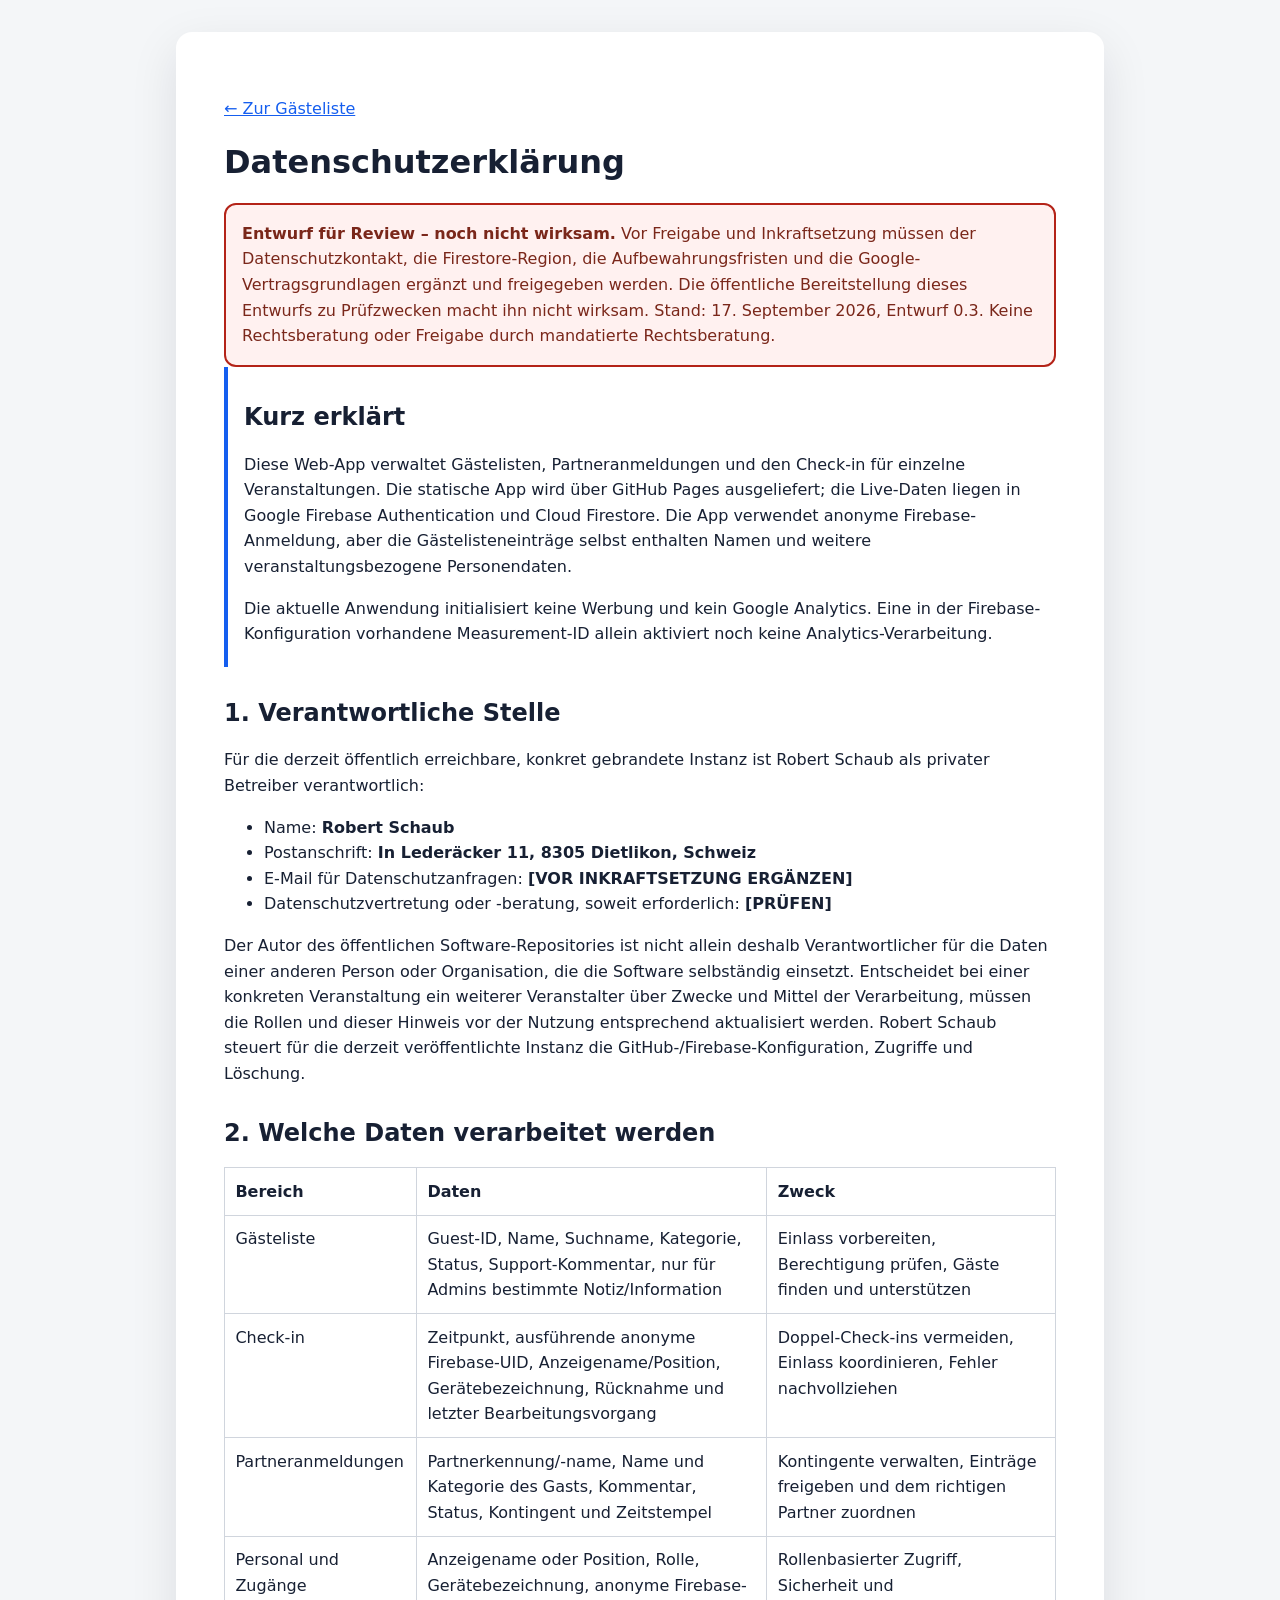
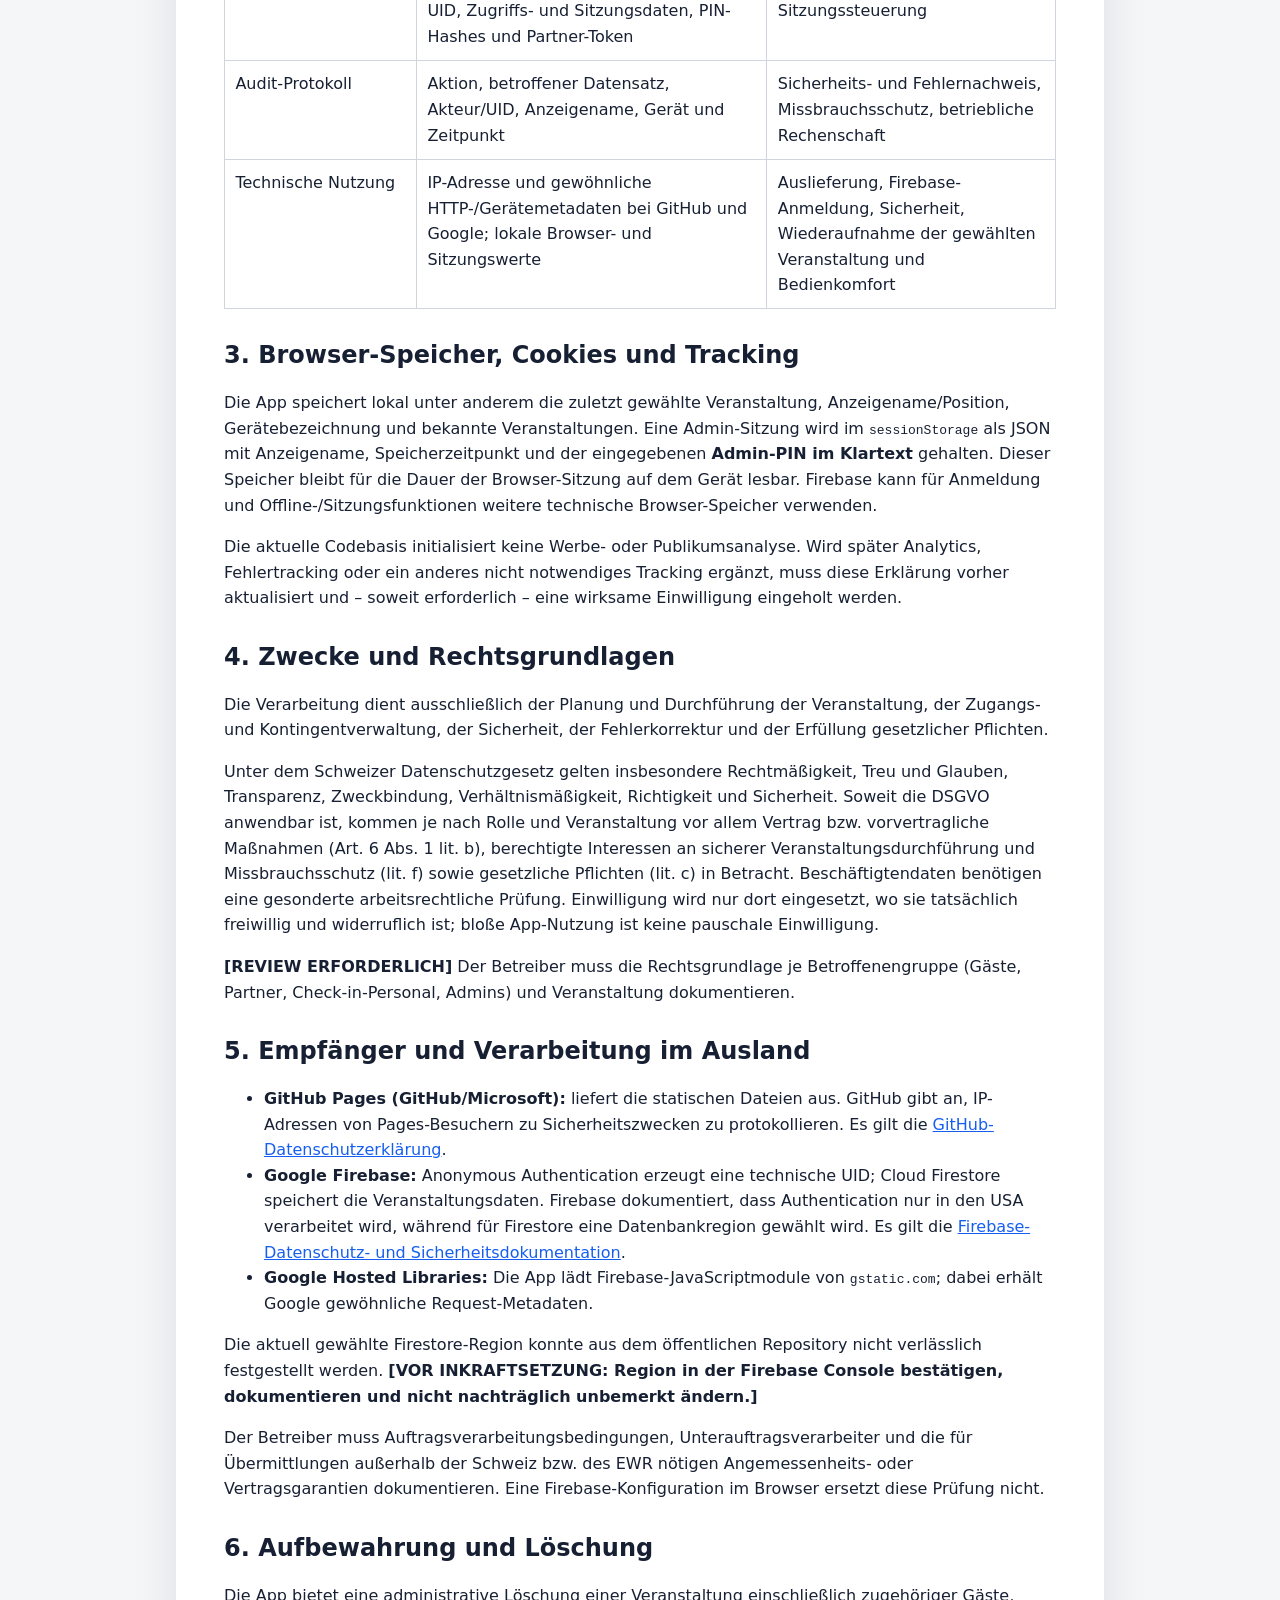
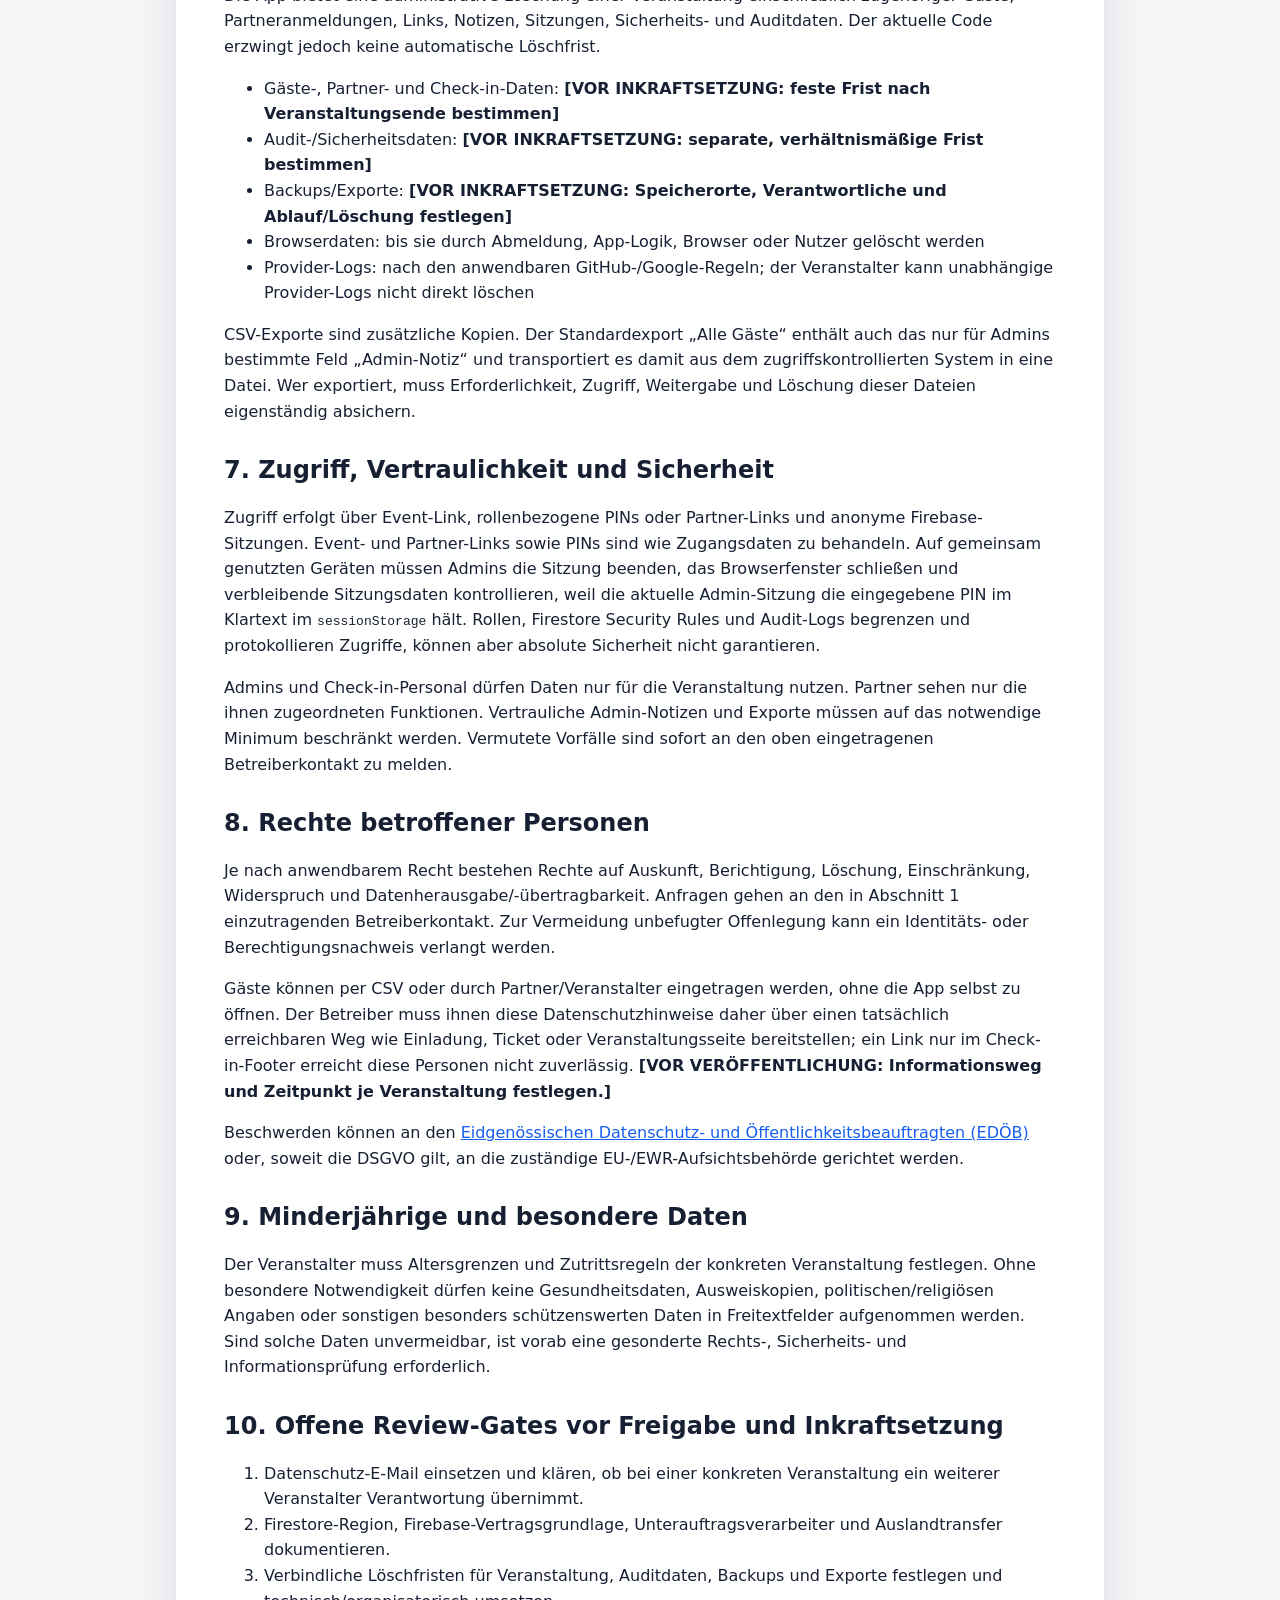
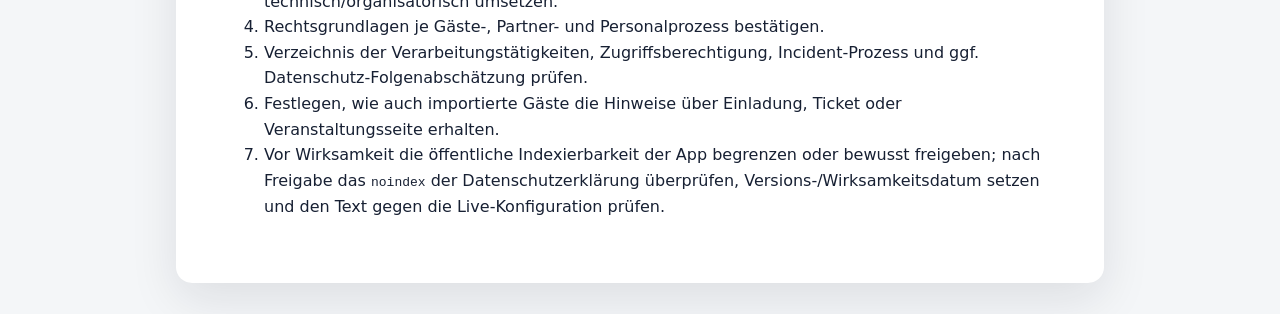
==== privacy.html @ 5f0183b4 "docs(privacy): add operator privacy notice" ====
<!doctype html>
<html lang="de">
<head>
  <meta charset="utf-8" />
  <meta name="viewport" content="width=device-width, initial-scale=1" />
  <meta name="robots" content="noindex,nofollow" />
  <title>Datenschutzerklärung – Gästeliste Check-in</title>
  <style>
    :root { color-scheme: light dark; font-family: system-ui, -apple-system, BlinkMacSystemFont, "Segoe UI", sans-serif; }
    body { margin: 0; background: #f4f6f8; color: #172033; line-height: 1.6; }
    main { width: min(52rem, calc(100% - 2rem)); margin: 2rem auto; background: #fff; padding: clamp(1.25rem, 4vw, 3rem); border-radius: 1rem; box-shadow: 0 1rem 3rem rgba(15, 23, 42, .1); }
    h1, h2 { line-height: 1.2; }
    h2 { margin-top: 2rem; }
    a { color: #155eef; }
    .draft { border: 2px solid #b42318; background: #fff1f0; color: #7a271a; padding: 1rem; border-radius: .75rem; }
    .summary { border-left: .3rem solid #155eef; padding: .25rem 0 .25rem 1rem; }
    table { border-collapse: collapse; width: 100%; }
    th, td { border: 1px solid #d0d5dd; padding: .65rem; text-align: left; vertical-align: top; }
    code { overflow-wrap: anywhere; }
    @media (prefers-color-scheme: dark) {
      body { background: #101828; color: #e4e7ec; }
      main { background: #1d2939; box-shadow: none; }
      .draft { background: #55160c; color: #fee4e2; border-color: #f97066; }
      a { color: #84adff; }
      th, td { border-color: #475467; }
    }
  </style>
</head>
<body>
  <main>
    <p><a href="./">← Zur Gästeliste</a></p>
    <h1>Datenschutzerklärung</h1>

    <div class="draft">
      <strong>Entwurf für Review – noch nicht wirksam.</strong> Vor Freigabe und Inkraftsetzung müssen der Datenschutzkontakt, die Firestore-Region, die Aufbewahrungsfristen und die Google-Vertragsgrundlagen ergänzt und freigegeben werden. Die öffentliche Bereitstellung dieses Entwurfs zu Prüfzwecken macht ihn nicht wirksam. Stand: 17. September 2026, Entwurf 0.3. Keine Rechtsberatung oder Freigabe durch mandatierte Rechtsberatung.
    </div>

    <section class="summary">
      <h2>Kurz erklärt</h2>
      <p>Diese Web-App verwaltet Gästelisten, Partneranmeldungen und den Check-in für einzelne Veranstaltungen. Die statische App wird über GitHub Pages ausgeliefert; die Live-Daten liegen in Google Firebase Authentication und Cloud Firestore. Die App verwendet anonyme Firebase-Anmeldung, aber die Gästelisteneinträge selbst enthalten Namen und weitere veranstaltungsbezogene Personendaten.</p>
      <p>Die aktuelle Anwendung initialisiert keine Werbung und kein Google Analytics. Eine in der Firebase-Konfiguration vorhandene Measurement-ID allein aktiviert noch keine Analytics-Verarbeitung.</p>
    </section>

    <h2>1. Verantwortliche Stelle</h2>
    <p>Für die derzeit öffentlich erreichbare, konkret gebrandete Instanz ist Robert Schaub als privater Betreiber verantwortlich:</p>
    <ul>
      <li>Name: <strong>Robert Schaub</strong></li>
      <li>Postanschrift: <strong>In Lederäcker 11, 8305 Dietlikon, Schweiz</strong></li>
      <li>E-Mail für Datenschutzanfragen: <strong>[VOR INKRAFTSETZUNG ERGÄNZEN]</strong></li>
      <li>Datenschutzvertretung oder -beratung, soweit erforderlich: <strong>[PRÜFEN]</strong></li>
    </ul>
    <p>Der Autor des öffentlichen Software-Repositories ist nicht allein deshalb Verantwortlicher für die Daten einer anderen Person oder Organisation, die die Software selbständig einsetzt. Entscheidet bei einer konkreten Veranstaltung ein weiterer Veranstalter über Zwecke und Mittel der Verarbeitung, müssen die Rollen und dieser Hinweis vor der Nutzung entsprechend aktualisiert werden. Robert Schaub steuert für die derzeit veröffentlichte Instanz die GitHub-/Firebase-Konfiguration, Zugriffe und Löschung.</p>

    <h2>2. Welche Daten verarbeitet werden</h2>
    <table>
      <thead><tr><th>Bereich</th><th>Daten</th><th>Zweck</th></tr></thead>
      <tbody>
        <tr><td>Gästeliste</td><td>Guest-ID, Name, Suchname, Kategorie, Status, Support-Kommentar, nur für Admins bestimmte Notiz/Information</td><td>Einlass vorbereiten, Berechtigung prüfen, Gäste finden und unterstützen</td></tr>
        <tr><td>Check-in</td><td>Zeitpunkt, ausführende anonyme Firebase-UID, Anzeigename/Position, Gerätebezeichnung, Rücknahme und letzter Bearbeitungsvorgang</td><td>Doppel-Check-ins vermeiden, Einlass koordinieren, Fehler nachvollziehen</td></tr>
        <tr><td>Partneranmeldungen</td><td>Partnerkennung/-name, Name und Kategorie des Gasts, Kommentar, Status, Kontingent und Zeitstempel</td><td>Kontingente verwalten, Einträge freigeben und dem richtigen Partner zuordnen</td></tr>
        <tr><td>Personal und Zugänge</td><td>Anzeigename oder Position, Rolle, Gerätebezeichnung, anonyme Firebase-UID, Zugriffs- und Sitzungsdaten, PIN-Hashes und Partner-Token</td><td>Rollenbasierter Zugriff, Sicherheit und Sitzungssteuerung</td></tr>
        <tr><td>Audit-Protokoll</td><td>Aktion, betroffener Datensatz, Akteur/UID, Anzeigename, Gerät und Zeitpunkt</td><td>Sicherheits- und Fehlernachweis, Missbrauchsschutz, betriebliche Rechenschaft</td></tr>
        <tr><td>Technische Nutzung</td><td>IP-Adresse und gewöhnliche HTTP-/Gerätemetadaten bei GitHub und Google; lokale Browser- und Sitzungswerte</td><td>Auslieferung, Firebase-Anmeldung, Sicherheit, Wiederaufnahme der gewählten Veranstaltung und Bedienkomfort</td></tr>
      </tbody>
    </table>

    <h2>3. Browser-Speicher, Cookies und Tracking</h2>
    <p>Die App speichert lokal unter anderem die zuletzt gewählte Veranstaltung, Anzeigename/Position, Gerätebezeichnung und bekannte Veranstaltungen. Eine Admin-Sitzung wird im <code>sessionStorage</code> als JSON mit Anzeigename, Speicherzeitpunkt und der eingegebenen <strong>Admin-PIN im Klartext</strong> gehalten. Dieser Speicher bleibt für die Dauer der Browser-Sitzung auf dem Gerät lesbar. Firebase kann für Anmeldung und Offline-/Sitzungsfunktionen weitere technische Browser-Speicher verwenden.</p>
    <p>Die aktuelle Codebasis initialisiert keine Werbe- oder Publikumsanalyse. Wird später Analytics, Fehlertracking oder ein anderes nicht notwendiges Tracking ergänzt, muss diese Erklärung vorher aktualisiert und – soweit erforderlich – eine wirksame Einwilligung eingeholt werden.</p>

    <h2>4. Zwecke und Rechtsgrundlagen</h2>
    <p>Die Verarbeitung dient ausschließlich der Planung und Durchführung der Veranstaltung, der Zugangs- und Kontingentverwaltung, der Sicherheit, der Fehlerkorrektur und der Erfüllung gesetzlicher Pflichten.</p>
    <p>Unter dem Schweizer Datenschutzgesetz gelten insbesondere Rechtmäßigkeit, Treu und Glauben, Transparenz, Zweckbindung, Verhältnismäßigkeit, Richtigkeit und Sicherheit. Soweit die DSGVO anwendbar ist, kommen je nach Rolle und Veranstaltung vor allem Vertrag bzw. vorvertragliche Maßnahmen (Art. 6 Abs. 1 lit. b), berechtigte Interessen an sicherer Veranstaltungsdurchführung und Missbrauchsschutz (lit. f) sowie gesetzliche Pflichten (lit. c) in Betracht. Beschäftigtendaten benötigen eine gesonderte arbeitsrechtliche Prüfung. Einwilligung wird nur dort eingesetzt, wo sie tatsächlich freiwillig und widerruflich ist; bloße App-Nutzung ist keine pauschale Einwilligung.</p>
    <p><strong>[REVIEW ERFORDERLICH]</strong> Der Betreiber muss die Rechtsgrundlage je Betroffenengruppe (Gäste, Partner, Check-in-Personal, Admins) und Veranstaltung dokumentieren.</p>

    <h2>5. Empfänger und Verarbeitung im Ausland</h2>
    <ul>
      <li><strong>GitHub Pages (GitHub/Microsoft):</strong> liefert die statischen Dateien aus. GitHub gibt an, IP-Adressen von Pages-Besuchern zu Sicherheitszwecken zu protokollieren. Es gilt die <a href="https://docs.github.com/en/site-policy/privacy-policies/github-general-privacy-statement">GitHub-Datenschutzerklärung</a>.</li>
      <li><strong>Google Firebase:</strong> Anonymous Authentication erzeugt eine technische UID; Cloud Firestore speichert die Veranstaltungsdaten. Firebase dokumentiert, dass Authentication nur in den USA verarbeitet wird, während für Firestore eine Datenbankregion gewählt wird. Es gilt die <a href="https://firebase.google.com/support/privacy">Firebase-Datenschutz- und Sicherheitsdokumentation</a>.</li>
      <li><strong>Google Hosted Libraries:</strong> Die App lädt Firebase-JavaScriptmodule von <code>gstatic.com</code>; dabei erhält Google gewöhnliche Request-Metadaten.</li>
    </ul>
    <p>Die aktuell gewählte Firestore-Region konnte aus dem öffentlichen Repository nicht verlässlich festgestellt werden. <strong>[VOR INKRAFTSETZUNG: Region in der Firebase Console bestätigen, dokumentieren und nicht nachträglich unbemerkt ändern.]</strong></p>
    <p>Der Betreiber muss Auftragsverarbeitungsbedingungen, Unterauftragsverarbeiter und die für Übermittlungen außerhalb der Schweiz bzw. des EWR nötigen Angemessenheits- oder Vertragsgarantien dokumentieren. Eine Firebase-Konfiguration im Browser ersetzt diese Prüfung nicht.</p>

    <h2>6. Aufbewahrung und Löschung</h2>
    <p>Die App bietet eine administrative Löschung einer Veranstaltung einschließlich zugehöriger Gäste, Partneranmeldungen, Links, Notizen, Sitzungen, Sicherheits- und Auditdaten. Der aktuelle Code erzwingt jedoch keine automatische Löschfrist.</p>
    <ul>
      <li>Gäste-, Partner- und Check-in-Daten: <strong>[VOR INKRAFTSETZUNG: feste Frist nach Veranstaltungsende bestimmen]</strong></li>
      <li>Audit-/Sicherheitsdaten: <strong>[VOR INKRAFTSETZUNG: separate, verhältnismäßige Frist bestimmen]</strong></li>
      <li>Backups/Exporte: <strong>[VOR INKRAFTSETZUNG: Speicherorte, Verantwortliche und Ablauf/Löschung festlegen]</strong></li>
      <li>Browserdaten: bis sie durch Abmeldung, App-Logik, Browser oder Nutzer gelöscht werden</li>
      <li>Provider-Logs: nach den anwendbaren GitHub-/Google-Regeln; der Veranstalter kann unabhängige Provider-Logs nicht direkt löschen</li>
    </ul>
    <p>CSV-Exporte sind zusätzliche Kopien. Der Standardexport „Alle Gäste“ enthält auch das nur für Admins bestimmte Feld „Admin-Notiz“ und transportiert es damit aus dem zugriffskontrollierten System in eine Datei. Wer exportiert, muss Erforderlichkeit, Zugriff, Weitergabe und Löschung dieser Dateien eigenständig absichern.</p>

    <h2>7. Zugriff, Vertraulichkeit und Sicherheit</h2>
    <p>Zugriff erfolgt über Event-Link, rollenbezogene PINs oder Partner-Links und anonyme Firebase-Sitzungen. Event- und Partner-Links sowie PINs sind wie Zugangsdaten zu behandeln. Auf gemeinsam genutzten Geräten müssen Admins die Sitzung beenden, das Browserfenster schließen und verbleibende Sitzungsdaten kontrollieren, weil die aktuelle Admin-Sitzung die eingegebene PIN im Klartext im <code>sessionStorage</code> hält. Rollen, Firestore Security Rules und Audit-Logs begrenzen und protokollieren Zugriffe, können aber absolute Sicherheit nicht garantieren.</p>
    <p>Admins und Check-in-Personal dürfen Daten nur für die Veranstaltung nutzen. Partner sehen nur die ihnen zugeordneten Funktionen. Vertrauliche Admin-Notizen und Exporte müssen auf das notwendige Minimum beschränkt werden. Vermutete Vorfälle sind sofort an den oben eingetragenen Betreiberkontakt zu melden.</p>

    <h2>8. Rechte betroffener Personen</h2>
    <p>Je nach anwendbarem Recht bestehen Rechte auf Auskunft, Berichtigung, Löschung, Einschränkung, Widerspruch und Datenherausgabe/-übertragbarkeit. Anfragen gehen an den in Abschnitt 1 einzutragenden Betreiberkontakt. Zur Vermeidung unbefugter Offenlegung kann ein Identitäts- oder Berechtigungsnachweis verlangt werden.</p>
    <p>Gäste können per CSV oder durch Partner/Veranstalter eingetragen werden, ohne die App selbst zu öffnen. Der Betreiber muss ihnen diese Datenschutzhinweise daher über einen tatsächlich erreichbaren Weg wie Einladung, Ticket oder Veranstaltungsseite bereitstellen; ein Link nur im Check-in-Footer erreicht diese Personen nicht zuverlässig. <strong>[VOR VERÖFFENTLICHUNG: Informationsweg und Zeitpunkt je Veranstaltung festlegen.]</strong></p>
    <p>Beschwerden können an den <a href="https://www.edoeb.admin.ch/de">Eidgenössischen Datenschutz- und Öffentlichkeitsbeauftragten (EDÖB)</a> oder, soweit die DSGVO gilt, an die zuständige EU-/EWR-Aufsichtsbehörde gerichtet werden.</p>

    <h2>9. Minderjährige und besondere Daten</h2>
    <p>Der Veranstalter muss Altersgrenzen und Zutrittsregeln der konkreten Veranstaltung festlegen. Ohne besondere Notwendigkeit dürfen keine Gesundheitsdaten, Ausweiskopien, politischen/religiösen Angaben oder sonstigen besonders schützenswerten Daten in Freitextfelder aufgenommen werden. Sind solche Daten unvermeidbar, ist vorab eine gesonderte Rechts-, Sicherheits- und Informationsprüfung erforderlich.</p>

    <h2>10. Offene Review-Gates vor Freigabe und Inkraftsetzung</h2>
    <ol>
      <li>Datenschutz-E-Mail einsetzen und klären, ob bei einer konkreten Veranstaltung ein weiterer Veranstalter Verantwortung übernimmt.</li>
      <li>Firestore-Region, Firebase-Vertragsgrundlage, Unterauftragsverarbeiter und Auslandtransfer dokumentieren.</li>
      <li>Verbindliche Löschfristen für Veranstaltung, Auditdaten, Backups und Exporte festlegen und technisch/organisatorisch umsetzen.</li>
      <li>Rechtsgrundlagen je Gäste-, Partner- und Personalprozess bestätigen.</li>
      <li>Verzeichnis der Verarbeitungstätigkeiten, Zugriffsberechtigung, Incident-Prozess und ggf. Datenschutz-Folgenabschätzung prüfen.</li>
      <li>Festlegen, wie auch importierte Gäste die Hinweise über Einladung, Ticket oder Veranstaltungsseite erhalten.</li>
      <li>Vor Wirksamkeit die öffentliche Indexierbarkeit der App begrenzen oder bewusst freigeben; nach Freigabe das <code>noindex</code> der Datenschutzerklärung überprüfen, Versions-/Wirksamkeitsdatum setzen und den Text gegen die Live-Konfiguration prüfen.</li>
    </ol>
  </main>
</body>
</html>
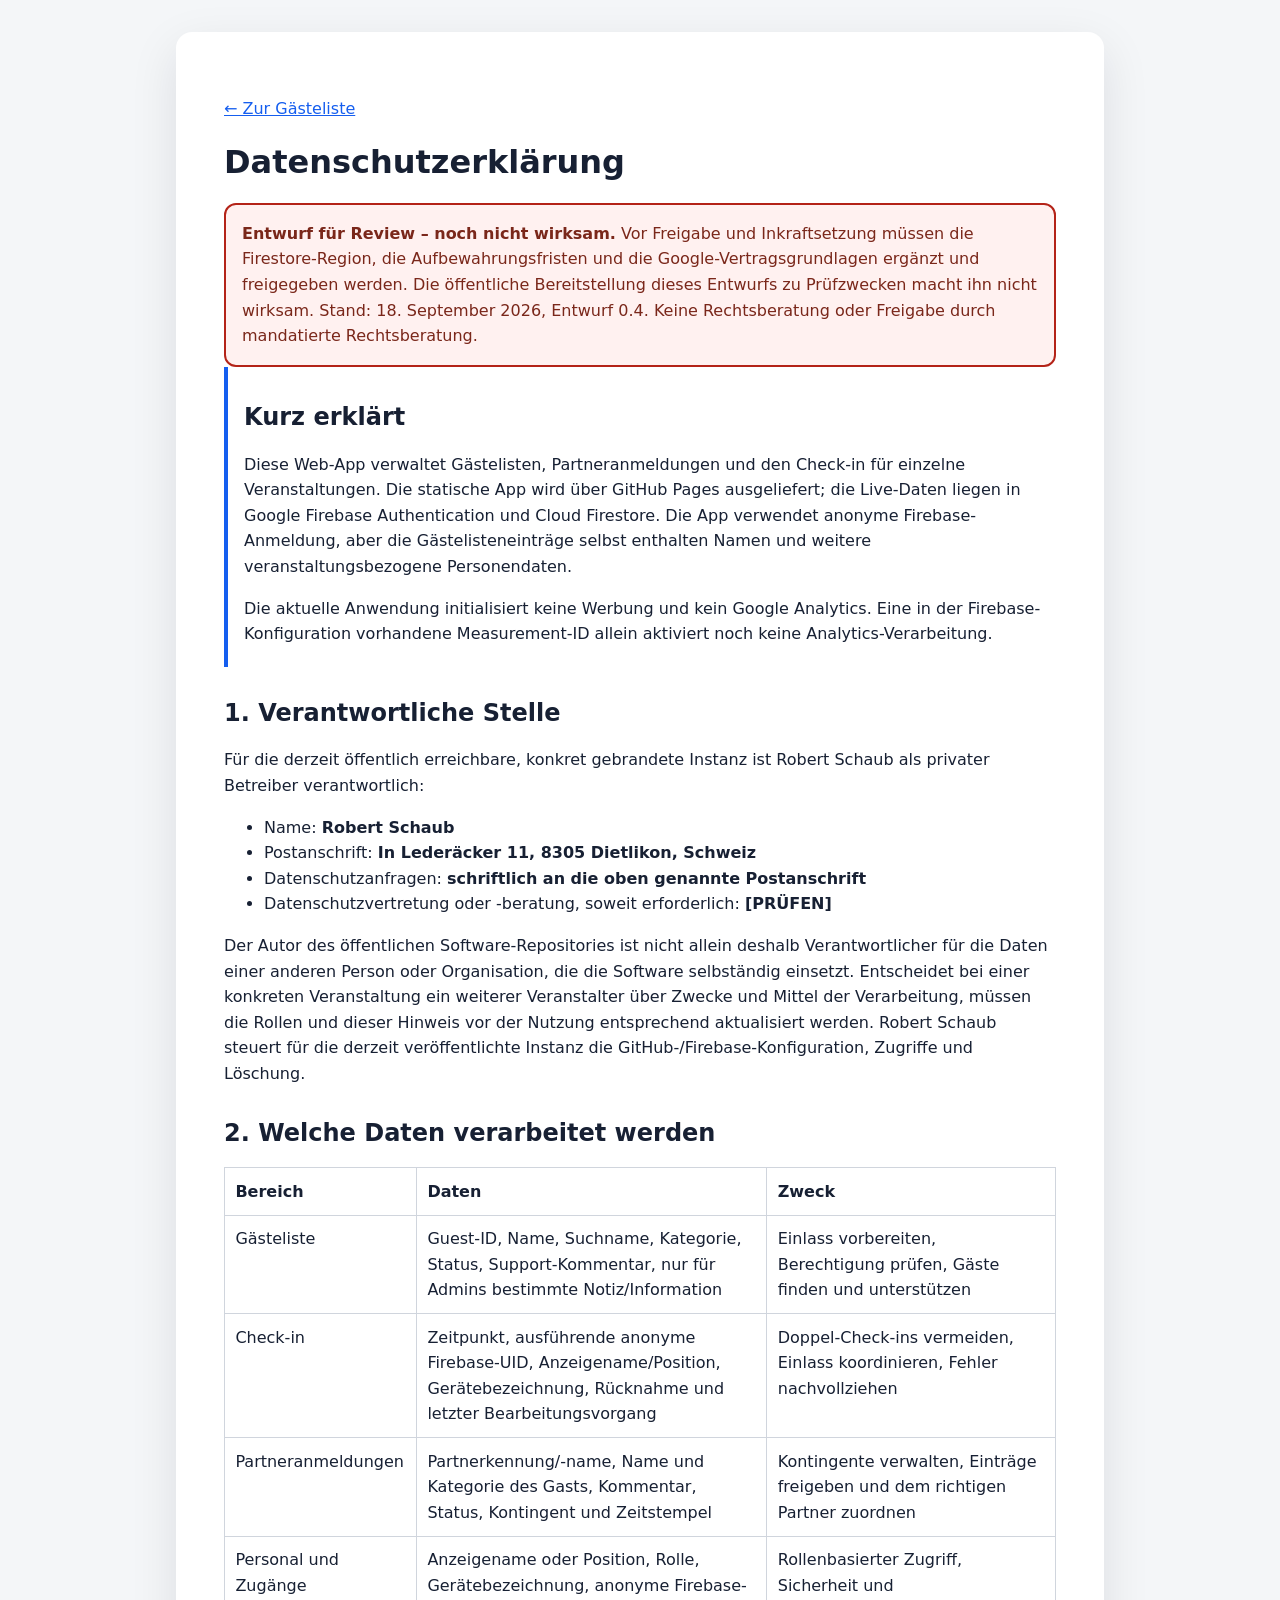
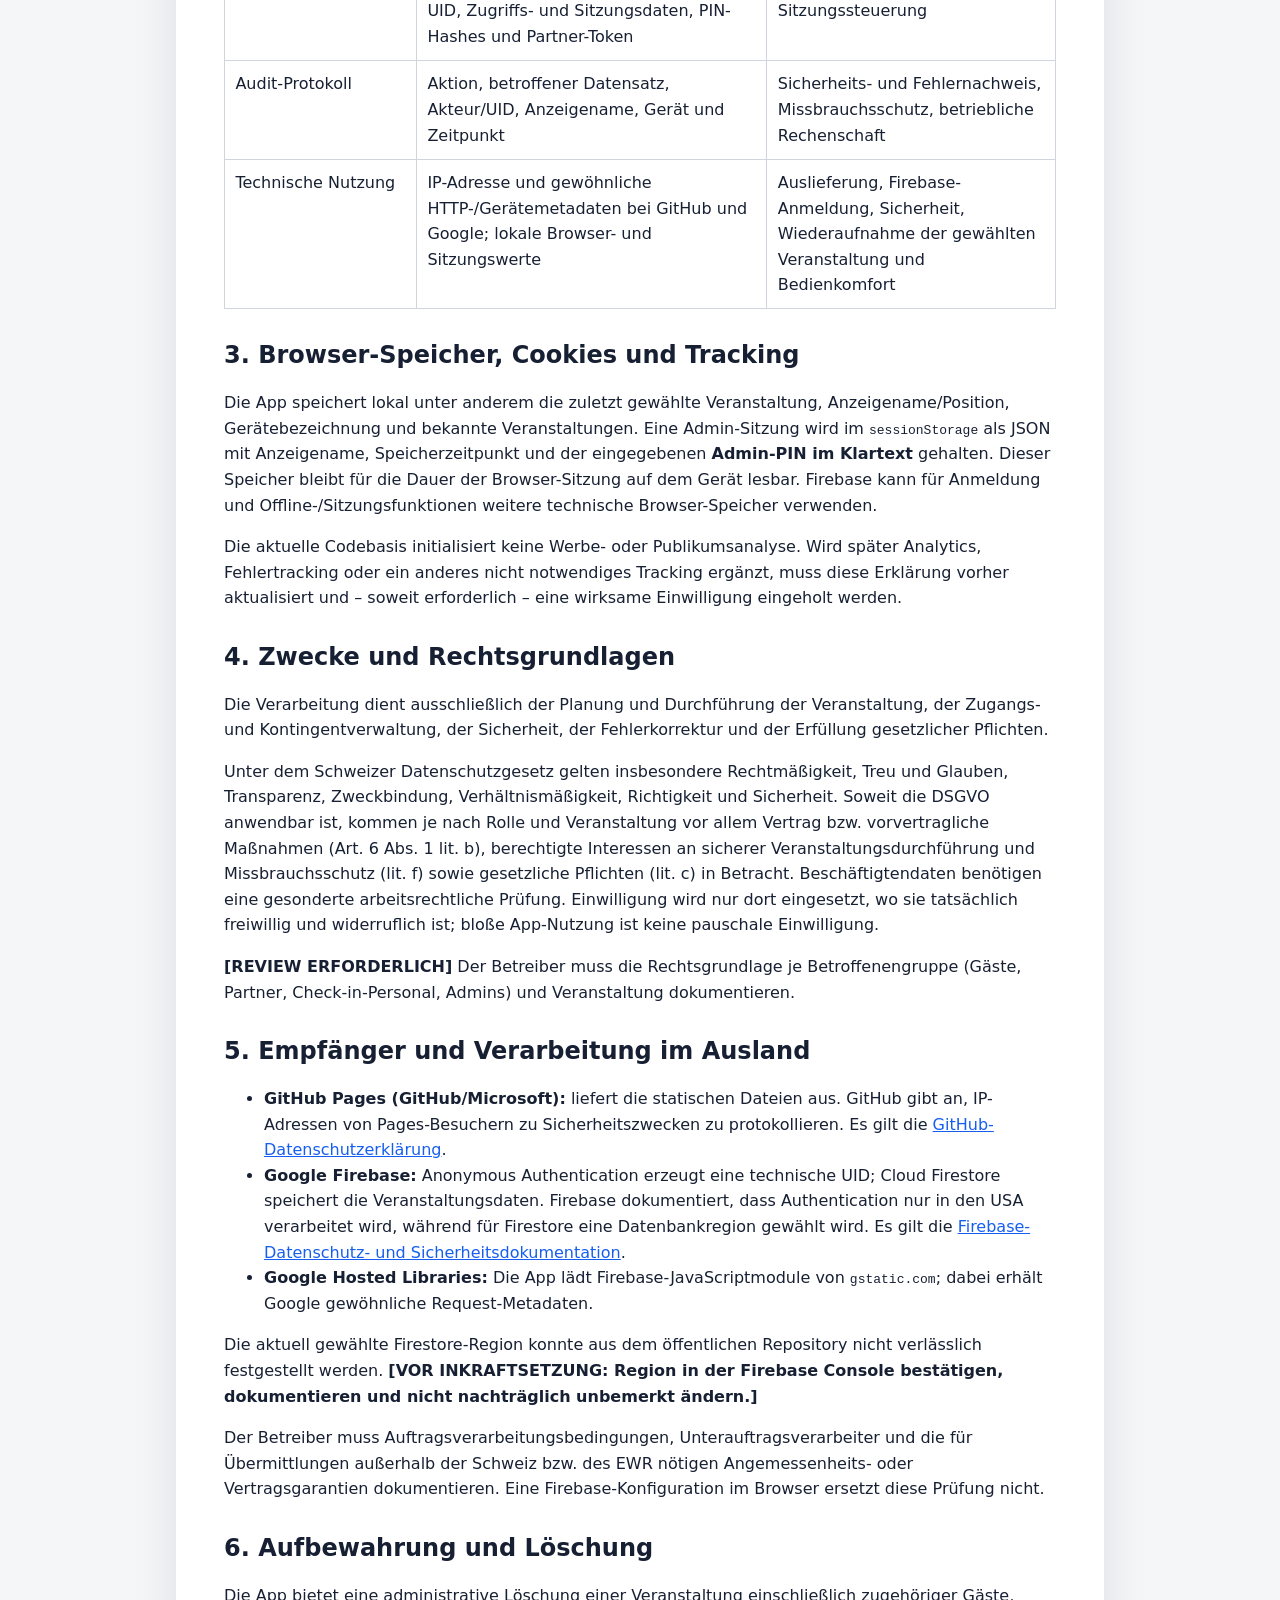
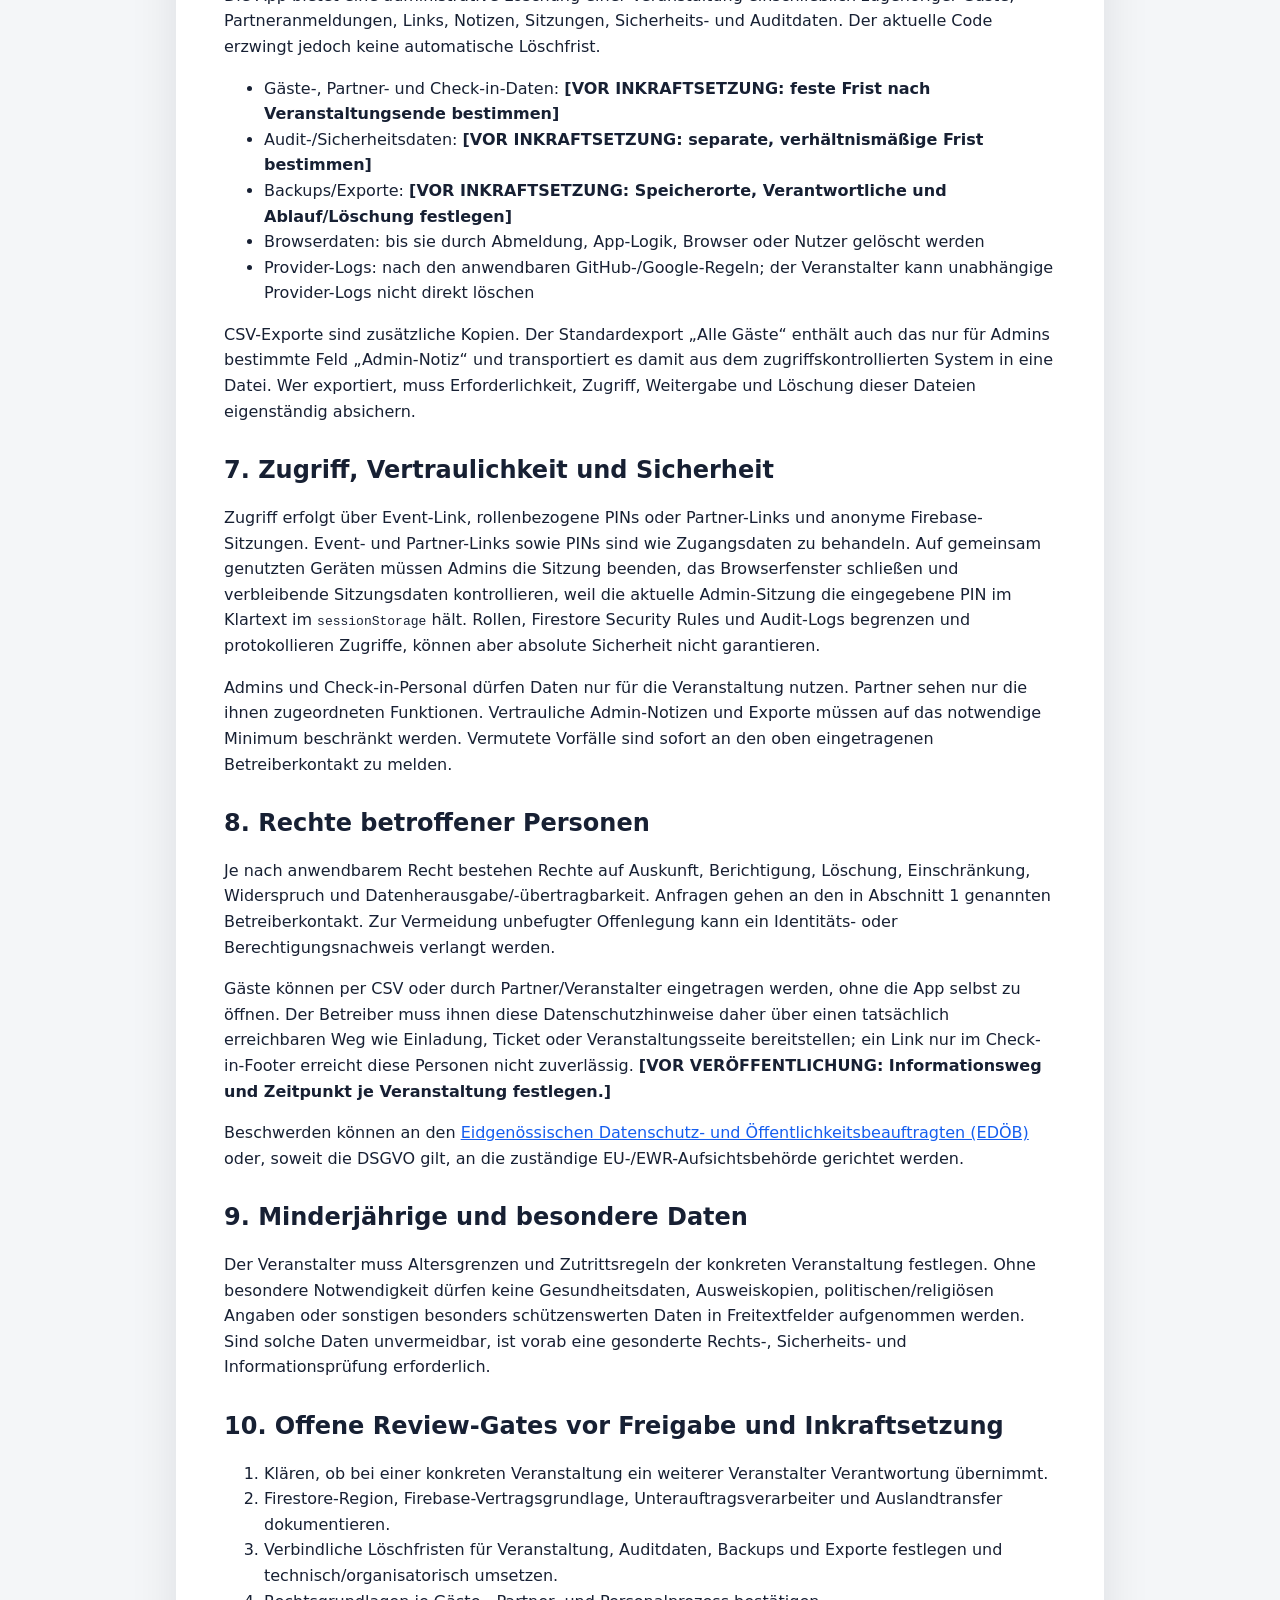
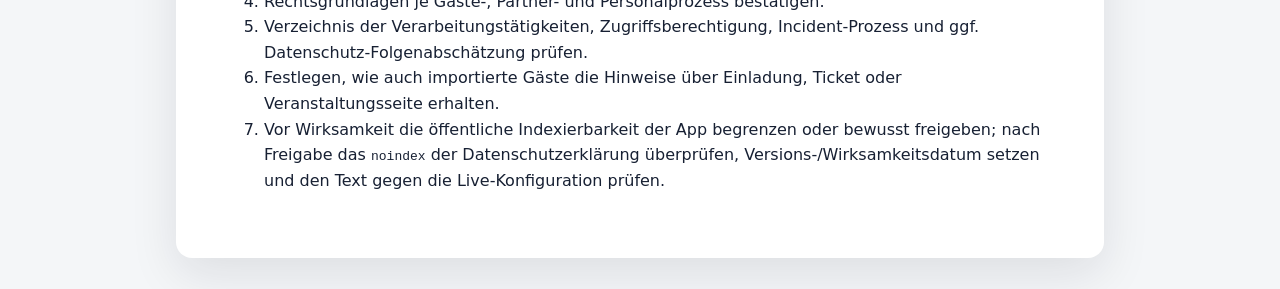
==== commit caf63c9f: "docs(privacy): use postal contact channel" ====
--- a/privacy.html
+++ b/privacy.html
@@ -32,7 +32,7 @@
     <h1>Datenschutzerklärung</h1>
 
     <div class="draft">
-      <strong>Entwurf für Review – noch nicht wirksam.</strong> Vor Freigabe und Inkraftsetzung müssen der Datenschutzkontakt, die Firestore-Region, die Aufbewahrungsfristen und die Google-Vertragsgrundlagen ergänzt und freigegeben werden. Die öffentliche Bereitstellung dieses Entwurfs zu Prüfzwecken macht ihn nicht wirksam. Stand: 17. September 2026, Entwurf 0.3. Keine Rechtsberatung oder Freigabe durch mandatierte Rechtsberatung.
+      <strong>Entwurf für Review – noch nicht wirksam.</strong> Vor Freigabe und Inkraftsetzung müssen die Firestore-Region, die Aufbewahrungsfristen und die Google-Vertragsgrundlagen ergänzt und freigegeben werden. Die öffentliche Bereitstellung dieses Entwurfs zu Prüfzwecken macht ihn nicht wirksam. Stand: 18. September 2026, Entwurf 0.4. Keine Rechtsberatung oder Freigabe durch mandatierte Rechtsberatung.
     </div>
 
     <section class="summary">
@@ -46,7 +46,7 @@
     <ul>
       <li>Name: <strong>Robert Schaub</strong></li>
       <li>Postanschrift: <strong>In Lederäcker 11, 8305 Dietlikon, Schweiz</strong></li>
-      <li>E-Mail für Datenschutzanfragen: <strong>[VOR INKRAFTSETZUNG ERGÄNZEN]</strong></li>
+      <li>Datenschutzanfragen: <strong>schriftlich an die oben genannte Postanschrift</strong></li>
       <li>Datenschutzvertretung oder -beratung, soweit erforderlich: <strong>[PRÜFEN]</strong></li>
     </ul>
     <p>Der Autor des öffentlichen Software-Repositories ist nicht allein deshalb Verantwortlicher für die Daten einer anderen Person oder Organisation, die die Software selbständig einsetzt. Entscheidet bei einer konkreten Veranstaltung ein weiterer Veranstalter über Zwecke und Mittel der Verarbeitung, müssen die Rollen und dieser Hinweis vor der Nutzung entsprechend aktualisiert werden. Robert Schaub steuert für die derzeit veröffentlichte Instanz die GitHub-/Firebase-Konfiguration, Zugriffe und Löschung.</p>
@@ -98,7 +98,7 @@
     <p>Admins und Check-in-Personal dürfen Daten nur für die Veranstaltung nutzen. Partner sehen nur die ihnen zugeordneten Funktionen. Vertrauliche Admin-Notizen und Exporte müssen auf das notwendige Minimum beschränkt werden. Vermutete Vorfälle sind sofort an den oben eingetragenen Betreiberkontakt zu melden.</p>
 
     <h2>8. Rechte betroffener Personen</h2>
-    <p>Je nach anwendbarem Recht bestehen Rechte auf Auskunft, Berichtigung, Löschung, Einschränkung, Widerspruch und Datenherausgabe/-übertragbarkeit. Anfragen gehen an den in Abschnitt 1 einzutragenden Betreiberkontakt. Zur Vermeidung unbefugter Offenlegung kann ein Identitäts- oder Berechtigungsnachweis verlangt werden.</p>
+    <p>Je nach anwendbarem Recht bestehen Rechte auf Auskunft, Berichtigung, Löschung, Einschränkung, Widerspruch und Datenherausgabe/-übertragbarkeit. Anfragen gehen an den in Abschnitt 1 genannten Betreiberkontakt. Zur Vermeidung unbefugter Offenlegung kann ein Identitäts- oder Berechtigungsnachweis verlangt werden.</p>
     <p>Gäste können per CSV oder durch Partner/Veranstalter eingetragen werden, ohne die App selbst zu öffnen. Der Betreiber muss ihnen diese Datenschutzhinweise daher über einen tatsächlich erreichbaren Weg wie Einladung, Ticket oder Veranstaltungsseite bereitstellen; ein Link nur im Check-in-Footer erreicht diese Personen nicht zuverlässig. <strong>[VOR VERÖFFENTLICHUNG: Informationsweg und Zeitpunkt je Veranstaltung festlegen.]</strong></p>
     <p>Beschwerden können an den <a href="https://www.edoeb.admin.ch/de">Eidgenössischen Datenschutz- und Öffentlichkeitsbeauftragten (EDÖB)</a> oder, soweit die DSGVO gilt, an die zuständige EU-/EWR-Aufsichtsbehörde gerichtet werden.</p>
 
@@ -107,7 +107,7 @@
 
     <h2>10. Offene Review-Gates vor Freigabe und Inkraftsetzung</h2>
     <ol>
-      <li>Datenschutz-E-Mail einsetzen und klären, ob bei einer konkreten Veranstaltung ein weiterer Veranstalter Verantwortung übernimmt.</li>
+      <li>Klären, ob bei einer konkreten Veranstaltung ein weiterer Veranstalter Verantwortung übernimmt.</li>
       <li>Firestore-Region, Firebase-Vertragsgrundlage, Unterauftragsverarbeiter und Auslandtransfer dokumentieren.</li>
       <li>Verbindliche Löschfristen für Veranstaltung, Auditdaten, Backups und Exporte festlegen und technisch/organisatorisch umsetzen.</li>
       <li>Rechtsgrundlagen je Gäste-, Partner- und Personalprozess bestätigen.</li>
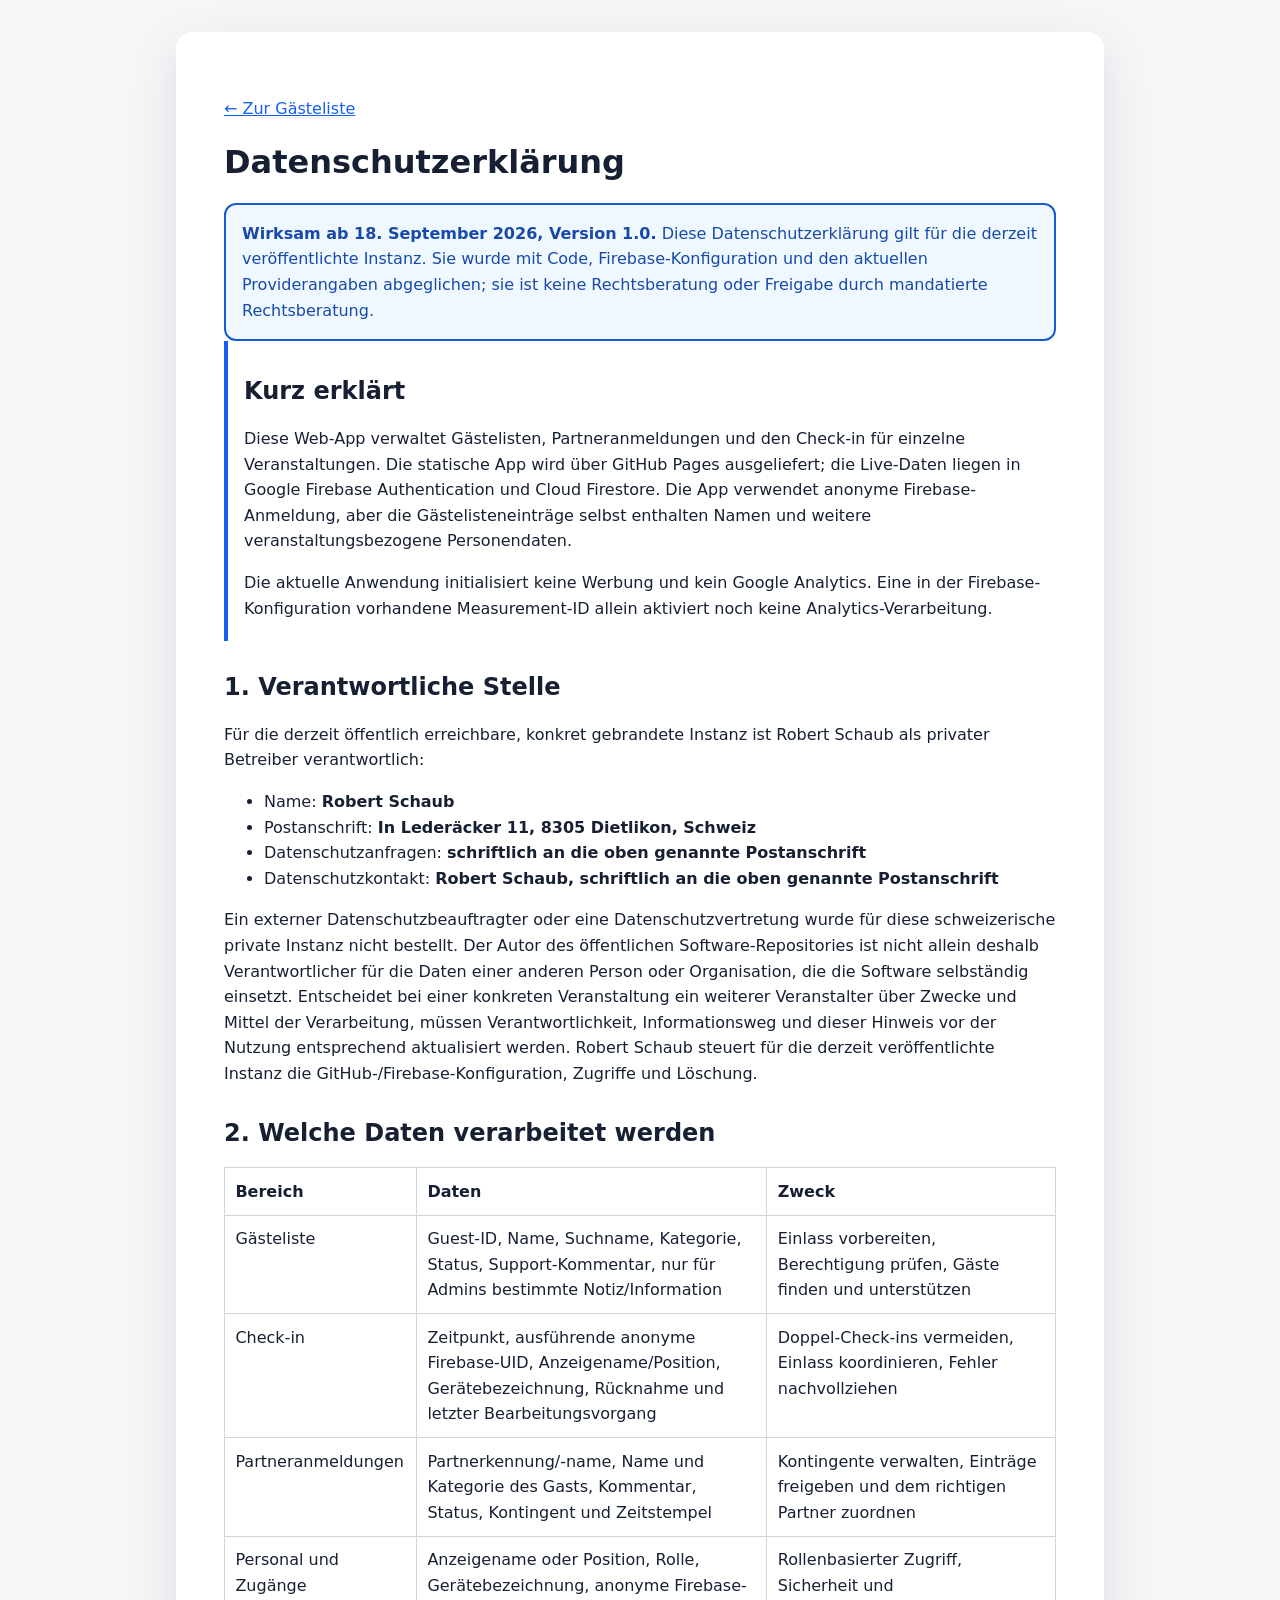
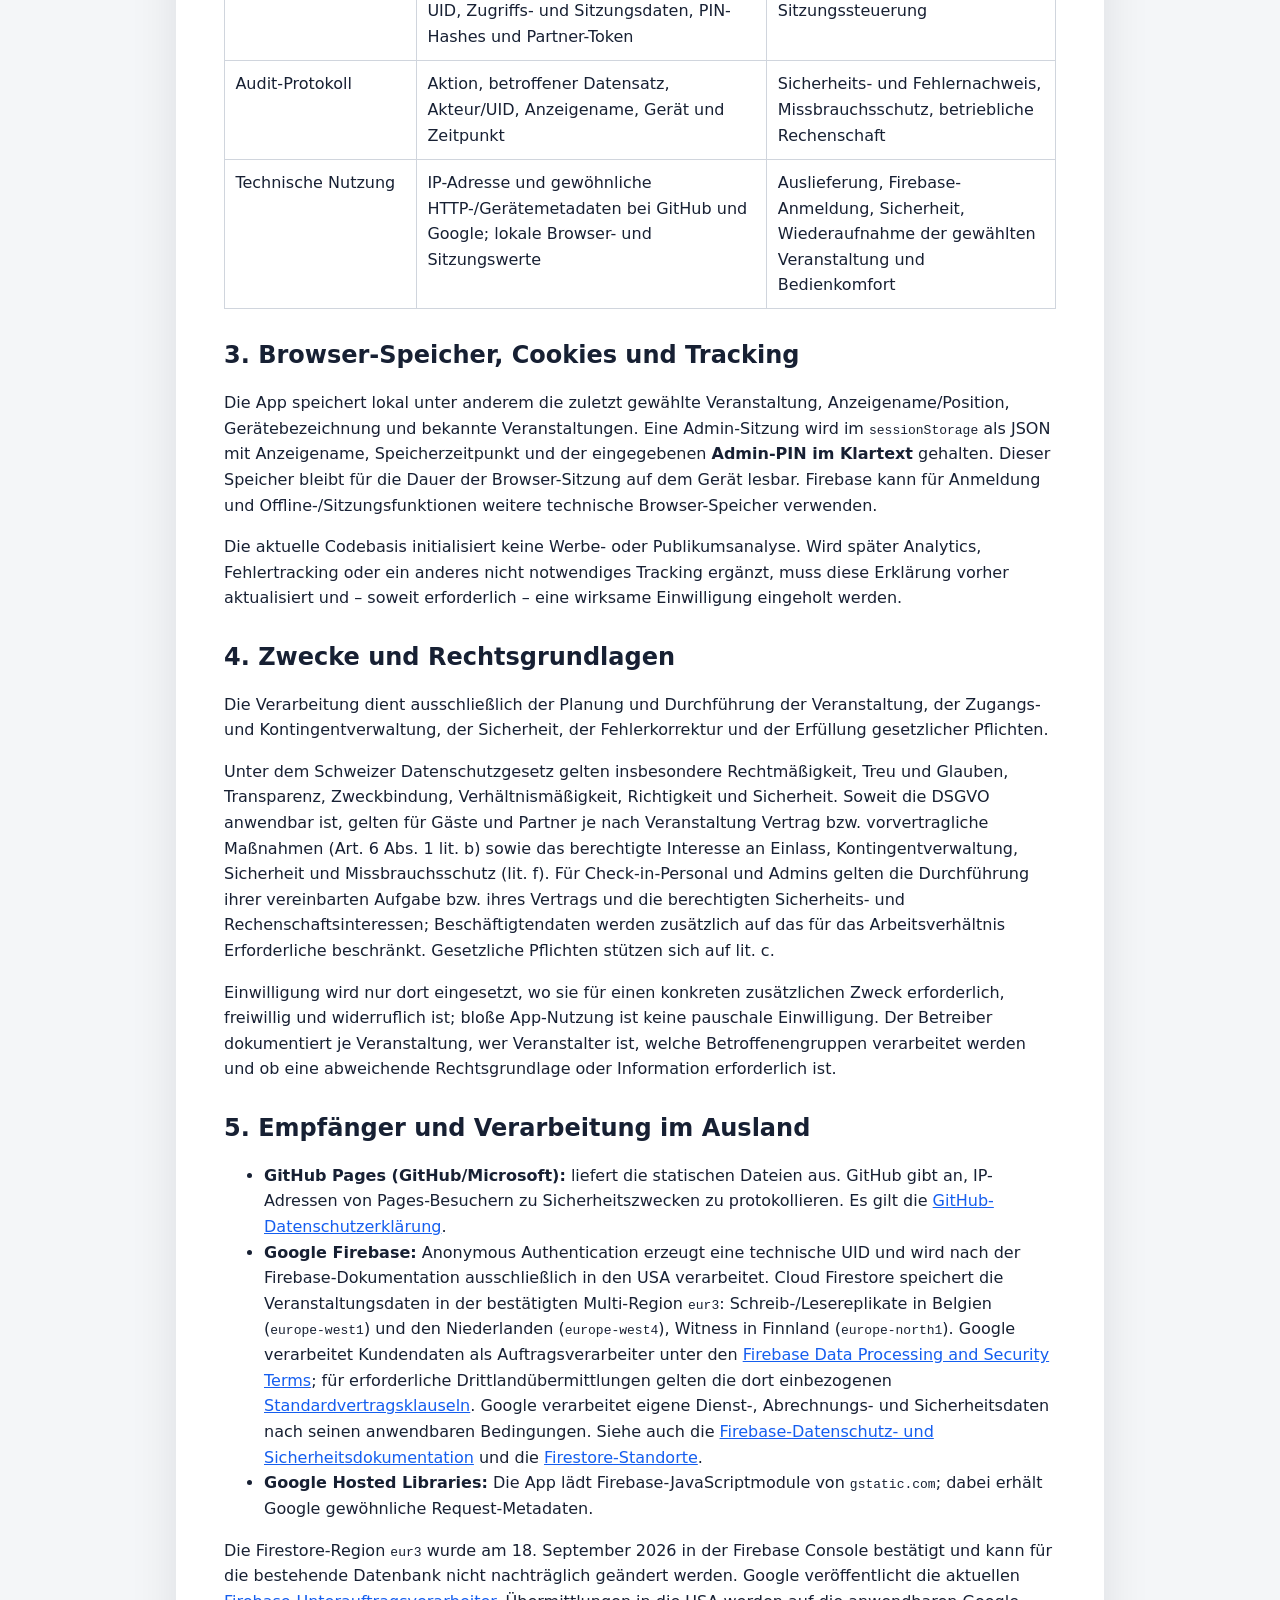
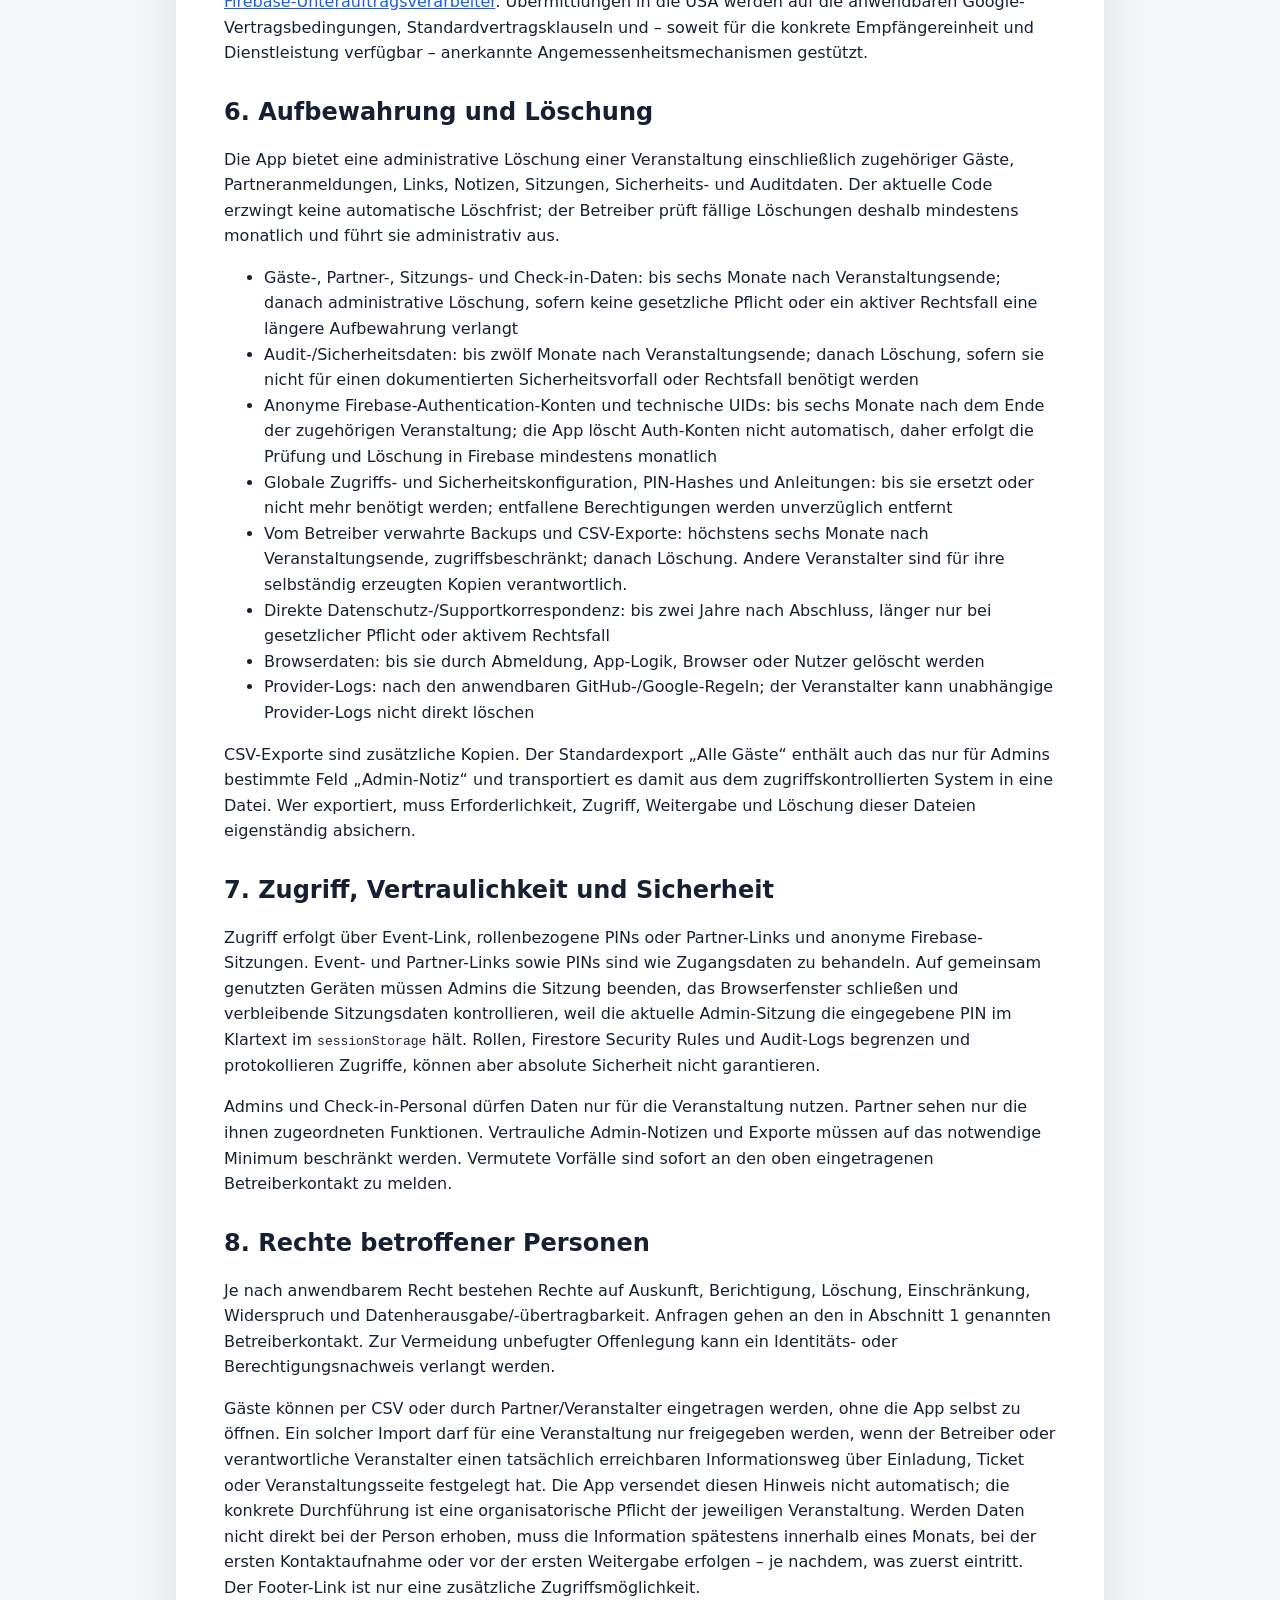
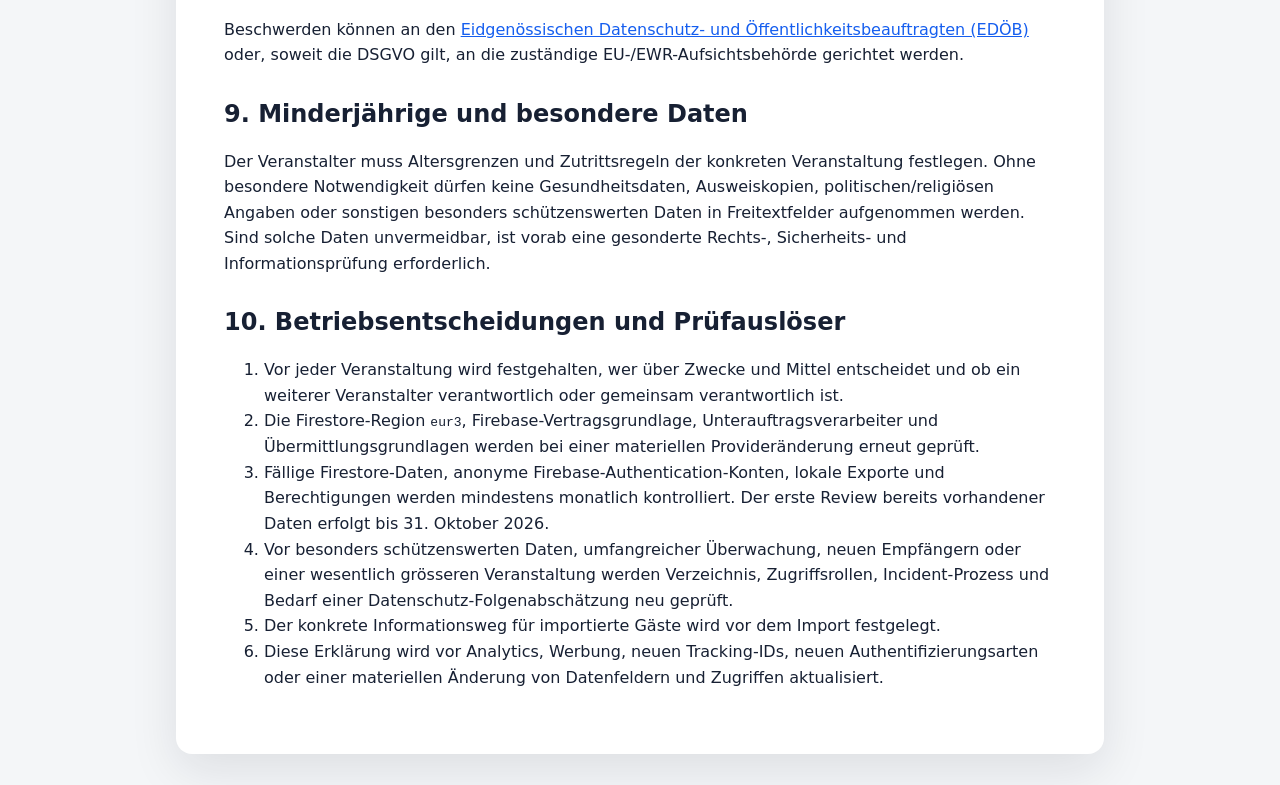
==== commit cb38a950: "docs(privacy): enact guest list notice" ====
--- a/privacy.html
+++ b/privacy.html
@@ -3,7 +3,6 @@
 <head>
   <meta charset="utf-8" />
   <meta name="viewport" content="width=device-width, initial-scale=1" />
-  <meta name="robots" content="noindex,nofollow" />
   <title>Datenschutzerklärung – Gästeliste Check-in</title>
   <style>
     :root { color-scheme: light dark; font-family: system-ui, -apple-system, BlinkMacSystemFont, "Segoe UI", sans-serif; }
@@ -12,7 +11,7 @@
     h1, h2 { line-height: 1.2; }
     h2 { margin-top: 2rem; }
     a { color: #155eef; }
-    .draft { border: 2px solid #b42318; background: #fff1f0; color: #7a271a; padding: 1rem; border-radius: .75rem; }
+    .effective { border: 2px solid #175cd3; background: #eff8ff; color: #1849a9; padding: 1rem; border-radius: .75rem; }
     .summary { border-left: .3rem solid #155eef; padding: .25rem 0 .25rem 1rem; }
     table { border-collapse: collapse; width: 100%; }
     th, td { border: 1px solid #d0d5dd; padding: .65rem; text-align: left; vertical-align: top; }
@@ -20,7 +19,7 @@
     @media (prefers-color-scheme: dark) {
       body { background: #101828; color: #e4e7ec; }
       main { background: #1d2939; box-shadow: none; }
-      .draft { background: #55160c; color: #fee4e2; border-color: #f97066; }
+      .effective { background: #102a56; color: #d1e9ff; border-color: #53b1fd; }
       a { color: #84adff; }
       th, td { border-color: #475467; }
     }
@@ -31,8 +30,8 @@
     <p><a href="./">← Zur Gästeliste</a></p>
     <h1>Datenschutzerklärung</h1>
 
-    <div class="draft">
-      <strong>Entwurf für Review – noch nicht wirksam.</strong> Vor Freigabe und Inkraftsetzung müssen die Firestore-Region, die Aufbewahrungsfristen und die Google-Vertragsgrundlagen ergänzt und freigegeben werden. Die öffentliche Bereitstellung dieses Entwurfs zu Prüfzwecken macht ihn nicht wirksam. Stand: 18. September 2026, Entwurf 0.4. Keine Rechtsberatung oder Freigabe durch mandatierte Rechtsberatung.
+    <div class="effective">
+      <strong>Wirksam ab 18. September 2026, Version 1.0.</strong> Diese Datenschutzerklärung gilt für die derzeit veröffentlichte Instanz. Sie wurde mit Code, Firebase-Konfiguration und den aktuellen Providerangaben abgeglichen; sie ist keine Rechtsberatung oder Freigabe durch mandatierte Rechtsberatung.
     </div>
 
     <section class="summary">
@@ -47,9 +46,9 @@
       <li>Name: <strong>Robert Schaub</strong></li>
       <li>Postanschrift: <strong>In Lederäcker 11, 8305 Dietlikon, Schweiz</strong></li>
       <li>Datenschutzanfragen: <strong>schriftlich an die oben genannte Postanschrift</strong></li>
-      <li>Datenschutzvertretung oder -beratung, soweit erforderlich: <strong>[PRÜFEN]</strong></li>
+      <li>Datenschutzkontakt: <strong>Robert Schaub, schriftlich an die oben genannte Postanschrift</strong></li>
     </ul>
-    <p>Der Autor des öffentlichen Software-Repositories ist nicht allein deshalb Verantwortlicher für die Daten einer anderen Person oder Organisation, die die Software selbständig einsetzt. Entscheidet bei einer konkreten Veranstaltung ein weiterer Veranstalter über Zwecke und Mittel der Verarbeitung, müssen die Rollen und dieser Hinweis vor der Nutzung entsprechend aktualisiert werden. Robert Schaub steuert für die derzeit veröffentlichte Instanz die GitHub-/Firebase-Konfiguration, Zugriffe und Löschung.</p>
+    <p>Ein externer Datenschutzbeauftragter oder eine Datenschutzvertretung wurde für diese schweizerische private Instanz nicht bestellt. Der Autor des öffentlichen Software-Repositories ist nicht allein deshalb Verantwortlicher für die Daten einer anderen Person oder Organisation, die die Software selbständig einsetzt. Entscheidet bei einer konkreten Veranstaltung ein weiterer Veranstalter über Zwecke und Mittel der Verarbeitung, müssen Verantwortlichkeit, Informationsweg und dieser Hinweis vor der Nutzung entsprechend aktualisiert werden. Robert Schaub steuert für die derzeit veröffentlichte Instanz die GitHub-/Firebase-Konfiguration, Zugriffe und Löschung.</p>
 
     <h2>2. Welche Daten verarbeitet werden</h2>
     <table>
@@ -70,24 +69,26 @@
 
     <h2>4. Zwecke und Rechtsgrundlagen</h2>
     <p>Die Verarbeitung dient ausschließlich der Planung und Durchführung der Veranstaltung, der Zugangs- und Kontingentverwaltung, der Sicherheit, der Fehlerkorrektur und der Erfüllung gesetzlicher Pflichten.</p>
-    <p>Unter dem Schweizer Datenschutzgesetz gelten insbesondere Rechtmäßigkeit, Treu und Glauben, Transparenz, Zweckbindung, Verhältnismäßigkeit, Richtigkeit und Sicherheit. Soweit die DSGVO anwendbar ist, kommen je nach Rolle und Veranstaltung vor allem Vertrag bzw. vorvertragliche Maßnahmen (Art. 6 Abs. 1 lit. b), berechtigte Interessen an sicherer Veranstaltungsdurchführung und Missbrauchsschutz (lit. f) sowie gesetzliche Pflichten (lit. c) in Betracht. Beschäftigtendaten benötigen eine gesonderte arbeitsrechtliche Prüfung. Einwilligung wird nur dort eingesetzt, wo sie tatsächlich freiwillig und widerruflich ist; bloße App-Nutzung ist keine pauschale Einwilligung.</p>
-    <p><strong>[REVIEW ERFORDERLICH]</strong> Der Betreiber muss die Rechtsgrundlage je Betroffenengruppe (Gäste, Partner, Check-in-Personal, Admins) und Veranstaltung dokumentieren.</p>
+    <p>Unter dem Schweizer Datenschutzgesetz gelten insbesondere Rechtmäßigkeit, Treu und Glauben, Transparenz, Zweckbindung, Verhältnismäßigkeit, Richtigkeit und Sicherheit. Soweit die DSGVO anwendbar ist, gelten für Gäste und Partner je nach Veranstaltung Vertrag bzw. vorvertragliche Maßnahmen (Art. 6 Abs. 1 lit. b) sowie das berechtigte Interesse an Einlass, Kontingentverwaltung, Sicherheit und Missbrauchsschutz (lit. f). Für Check-in-Personal und Admins gelten die Durchführung ihrer vereinbarten Aufgabe bzw. ihres Vertrags und die berechtigten Sicherheits- und Rechenschaftsinteressen; Beschäftigtendaten werden zusätzlich auf das für das Arbeitsverhältnis Erforderliche beschränkt. Gesetzliche Pflichten stützen sich auf lit. c.</p>
+    <p>Einwilligung wird nur dort eingesetzt, wo sie für einen konkreten zusätzlichen Zweck erforderlich, freiwillig und widerruflich ist; bloße App-Nutzung ist keine pauschale Einwilligung. Der Betreiber dokumentiert je Veranstaltung, wer Veranstalter ist, welche Betroffenengruppen verarbeitet werden und ob eine abweichende Rechtsgrundlage oder Information erforderlich ist.</p>
 
     <h2>5. Empfänger und Verarbeitung im Ausland</h2>
     <ul>
       <li><strong>GitHub Pages (GitHub/Microsoft):</strong> liefert die statischen Dateien aus. GitHub gibt an, IP-Adressen von Pages-Besuchern zu Sicherheitszwecken zu protokollieren. Es gilt die <a href="https://docs.github.com/en/site-policy/privacy-policies/github-general-privacy-statement">GitHub-Datenschutzerklärung</a>.</li>
-      <li><strong>Google Firebase:</strong> Anonymous Authentication erzeugt eine technische UID; Cloud Firestore speichert die Veranstaltungsdaten. Firebase dokumentiert, dass Authentication nur in den USA verarbeitet wird, während für Firestore eine Datenbankregion gewählt wird. Es gilt die <a href="https://firebase.google.com/support/privacy">Firebase-Datenschutz- und Sicherheitsdokumentation</a>.</li>
+      <li><strong>Google Firebase:</strong> Anonymous Authentication erzeugt eine technische UID und wird nach der Firebase-Dokumentation ausschließlich in den USA verarbeitet. Cloud Firestore speichert die Veranstaltungsdaten in der bestätigten Multi-Region <code>eur3</code>: Schreib-/Lesereplikate in Belgien (<code>europe-west1</code>) und den Niederlanden (<code>europe-west4</code>), Witness in Finnland (<code>europe-north1</code>). Google verarbeitet Kundendaten als Auftragsverarbeiter unter den <a href="https://firebase.google.com/terms/data-processing-terms">Firebase Data Processing and Security Terms</a>; für erforderliche Drittlandübermittlungen gelten die dort einbezogenen <a href="https://firebase.google.com/terms/firebase-sccs">Standardvertragsklauseln</a>. Google verarbeitet eigene Dienst-, Abrechnungs- und Sicherheitsdaten nach seinen anwendbaren Bedingungen. Siehe auch die <a href="https://firebase.google.com/support/privacy">Firebase-Datenschutz- und Sicherheitsdokumentation</a> und die <a href="https://firebase.google.com/docs/firestore/locations">Firestore-Standorte</a>.</li>
       <li><strong>Google Hosted Libraries:</strong> Die App lädt Firebase-JavaScriptmodule von <code>gstatic.com</code>; dabei erhält Google gewöhnliche Request-Metadaten.</li>
     </ul>
-    <p>Die aktuell gewählte Firestore-Region konnte aus dem öffentlichen Repository nicht verlässlich festgestellt werden. <strong>[VOR INKRAFTSETZUNG: Region in der Firebase Console bestätigen, dokumentieren und nicht nachträglich unbemerkt ändern.]</strong></p>
-    <p>Der Betreiber muss Auftragsverarbeitungsbedingungen, Unterauftragsverarbeiter und die für Übermittlungen außerhalb der Schweiz bzw. des EWR nötigen Angemessenheits- oder Vertragsgarantien dokumentieren. Eine Firebase-Konfiguration im Browser ersetzt diese Prüfung nicht.</p>
+    <p>Die Firestore-Region <code>eur3</code> wurde am 18. September 2026 in der Firebase Console bestätigt und kann für die bestehende Datenbank nicht nachträglich geändert werden. Google veröffentlicht die aktuellen <a href="https://firebase.google.com/terms/subprocessors">Firebase-Unterauftragsverarbeiter</a>. Übermittlungen in die USA werden auf die anwendbaren Google-Vertragsbedingungen, Standardvertragsklauseln und – soweit für die konkrete Empfängereinheit und Dienstleistung verfügbar – anerkannte Angemessenheitsmechanismen gestützt.</p>
 
     <h2>6. Aufbewahrung und Löschung</h2>
-    <p>Die App bietet eine administrative Löschung einer Veranstaltung einschließlich zugehöriger Gäste, Partneranmeldungen, Links, Notizen, Sitzungen, Sicherheits- und Auditdaten. Der aktuelle Code erzwingt jedoch keine automatische Löschfrist.</p>
+    <p>Die App bietet eine administrative Löschung einer Veranstaltung einschließlich zugehöriger Gäste, Partneranmeldungen, Links, Notizen, Sitzungen, Sicherheits- und Auditdaten. Der aktuelle Code erzwingt keine automatische Löschfrist; der Betreiber prüft fällige Löschungen deshalb mindestens monatlich und führt sie administrativ aus.</p>
     <ul>
-      <li>Gäste-, Partner- und Check-in-Daten: <strong>[VOR INKRAFTSETZUNG: feste Frist nach Veranstaltungsende bestimmen]</strong></li>
-      <li>Audit-/Sicherheitsdaten: <strong>[VOR INKRAFTSETZUNG: separate, verhältnismäßige Frist bestimmen]</strong></li>
-      <li>Backups/Exporte: <strong>[VOR INKRAFTSETZUNG: Speicherorte, Verantwortliche und Ablauf/Löschung festlegen]</strong></li>
+      <li>Gäste-, Partner-, Sitzungs- und Check-in-Daten: bis sechs Monate nach Veranstaltungsende; danach administrative Löschung, sofern keine gesetzliche Pflicht oder ein aktiver Rechtsfall eine längere Aufbewahrung verlangt</li>
+      <li>Audit-/Sicherheitsdaten: bis zwölf Monate nach Veranstaltungsende; danach Löschung, sofern sie nicht für einen dokumentierten Sicherheitsvorfall oder Rechtsfall benötigt werden</li>
+      <li>Anonyme Firebase-Authentication-Konten und technische UIDs: bis sechs Monate nach dem Ende der zugehörigen Veranstaltung; die App löscht Auth-Konten nicht automatisch, daher erfolgt die Prüfung und Löschung in Firebase mindestens monatlich</li>
+      <li>Globale Zugriffs- und Sicherheitskonfiguration, PIN-Hashes und Anleitungen: bis sie ersetzt oder nicht mehr benötigt werden; entfallene Berechtigungen werden unverzüglich entfernt</li>
+      <li>Vom Betreiber verwahrte Backups und CSV-Exporte: höchstens sechs Monate nach Veranstaltungsende, zugriffsbeschränkt; danach Löschung. Andere Veranstalter sind für ihre selbständig erzeugten Kopien verantwortlich.</li>
+      <li>Direkte Datenschutz-/Supportkorrespondenz: bis zwei Jahre nach Abschluss, länger nur bei gesetzlicher Pflicht oder aktivem Rechtsfall</li>
       <li>Browserdaten: bis sie durch Abmeldung, App-Logik, Browser oder Nutzer gelöscht werden</li>
       <li>Provider-Logs: nach den anwendbaren GitHub-/Google-Regeln; der Veranstalter kann unabhängige Provider-Logs nicht direkt löschen</li>
     </ul>
@@ -99,21 +100,20 @@
 
     <h2>8. Rechte betroffener Personen</h2>
     <p>Je nach anwendbarem Recht bestehen Rechte auf Auskunft, Berichtigung, Löschung, Einschränkung, Widerspruch und Datenherausgabe/-übertragbarkeit. Anfragen gehen an den in Abschnitt 1 genannten Betreiberkontakt. Zur Vermeidung unbefugter Offenlegung kann ein Identitäts- oder Berechtigungsnachweis verlangt werden.</p>
-    <p>Gäste können per CSV oder durch Partner/Veranstalter eingetragen werden, ohne die App selbst zu öffnen. Der Betreiber muss ihnen diese Datenschutzhinweise daher über einen tatsächlich erreichbaren Weg wie Einladung, Ticket oder Veranstaltungsseite bereitstellen; ein Link nur im Check-in-Footer erreicht diese Personen nicht zuverlässig. <strong>[VOR VERÖFFENTLICHUNG: Informationsweg und Zeitpunkt je Veranstaltung festlegen.]</strong></p>
+    <p>Gäste können per CSV oder durch Partner/Veranstalter eingetragen werden, ohne die App selbst zu öffnen. Ein solcher Import darf für eine Veranstaltung nur freigegeben werden, wenn der Betreiber oder verantwortliche Veranstalter einen tatsächlich erreichbaren Informationsweg über Einladung, Ticket oder Veranstaltungsseite festgelegt hat. Die App versendet diesen Hinweis nicht automatisch; die konkrete Durchführung ist eine organisatorische Pflicht der jeweiligen Veranstaltung. Werden Daten nicht direkt bei der Person erhoben, muss die Information spätestens innerhalb eines Monats, bei der ersten Kontaktaufnahme oder vor der ersten Weitergabe erfolgen – je nachdem, was zuerst eintritt. Der Footer-Link ist nur eine zusätzliche Zugriffsmöglichkeit.</p>
     <p>Beschwerden können an den <a href="https://www.edoeb.admin.ch/de">Eidgenössischen Datenschutz- und Öffentlichkeitsbeauftragten (EDÖB)</a> oder, soweit die DSGVO gilt, an die zuständige EU-/EWR-Aufsichtsbehörde gerichtet werden.</p>
 
     <h2>9. Minderjährige und besondere Daten</h2>
     <p>Der Veranstalter muss Altersgrenzen und Zutrittsregeln der konkreten Veranstaltung festlegen. Ohne besondere Notwendigkeit dürfen keine Gesundheitsdaten, Ausweiskopien, politischen/religiösen Angaben oder sonstigen besonders schützenswerten Daten in Freitextfelder aufgenommen werden. Sind solche Daten unvermeidbar, ist vorab eine gesonderte Rechts-, Sicherheits- und Informationsprüfung erforderlich.</p>
 
-    <h2>10. Offene Review-Gates vor Freigabe und Inkraftsetzung</h2>
+    <h2>10. Betriebsentscheidungen und Prüfauslöser</h2>
     <ol>
-      <li>Klären, ob bei einer konkreten Veranstaltung ein weiterer Veranstalter Verantwortung übernimmt.</li>
-      <li>Firestore-Region, Firebase-Vertragsgrundlage, Unterauftragsverarbeiter und Auslandtransfer dokumentieren.</li>
-      <li>Verbindliche Löschfristen für Veranstaltung, Auditdaten, Backups und Exporte festlegen und technisch/organisatorisch umsetzen.</li>
-      <li>Rechtsgrundlagen je Gäste-, Partner- und Personalprozess bestätigen.</li>
-      <li>Verzeichnis der Verarbeitungstätigkeiten, Zugriffsberechtigung, Incident-Prozess und ggf. Datenschutz-Folgenabschätzung prüfen.</li>
-      <li>Festlegen, wie auch importierte Gäste die Hinweise über Einladung, Ticket oder Veranstaltungsseite erhalten.</li>
-      <li>Vor Wirksamkeit die öffentliche Indexierbarkeit der App begrenzen oder bewusst freigeben; nach Freigabe das <code>noindex</code> der Datenschutzerklärung überprüfen, Versions-/Wirksamkeitsdatum setzen und den Text gegen die Live-Konfiguration prüfen.</li>
+      <li>Vor jeder Veranstaltung wird festgehalten, wer über Zwecke und Mittel entscheidet und ob ein weiterer Veranstalter verantwortlich oder gemeinsam verantwortlich ist.</li>
+      <li>Die Firestore-Region <code>eur3</code>, Firebase-Vertragsgrundlage, Unterauftragsverarbeiter und Übermittlungsgrundlagen werden bei einer materiellen Provideränderung erneut geprüft.</li>
+      <li>Fällige Firestore-Daten, anonyme Firebase-Authentication-Konten, lokale Exporte und Berechtigungen werden mindestens monatlich kontrolliert. Der erste Review bereits vorhandener Daten erfolgt bis 31. Oktober 2026.</li>
+      <li>Vor besonders schützenswerten Daten, umfangreicher Überwachung, neuen Empfängern oder einer wesentlich grösseren Veranstaltung werden Verzeichnis, Zugriffsrollen, Incident-Prozess und Bedarf einer Datenschutz-Folgenabschätzung neu geprüft.</li>
+      <li>Der konkrete Informationsweg für importierte Gäste wird vor dem Import festgelegt.</li>
+      <li>Diese Erklärung wird vor Analytics, Werbung, neuen Tracking-IDs, neuen Authentifizierungsarten oder einer materiellen Änderung von Datenfeldern und Zugriffen aktualisiert.</li>
     </ol>
   </main>
 </body>
